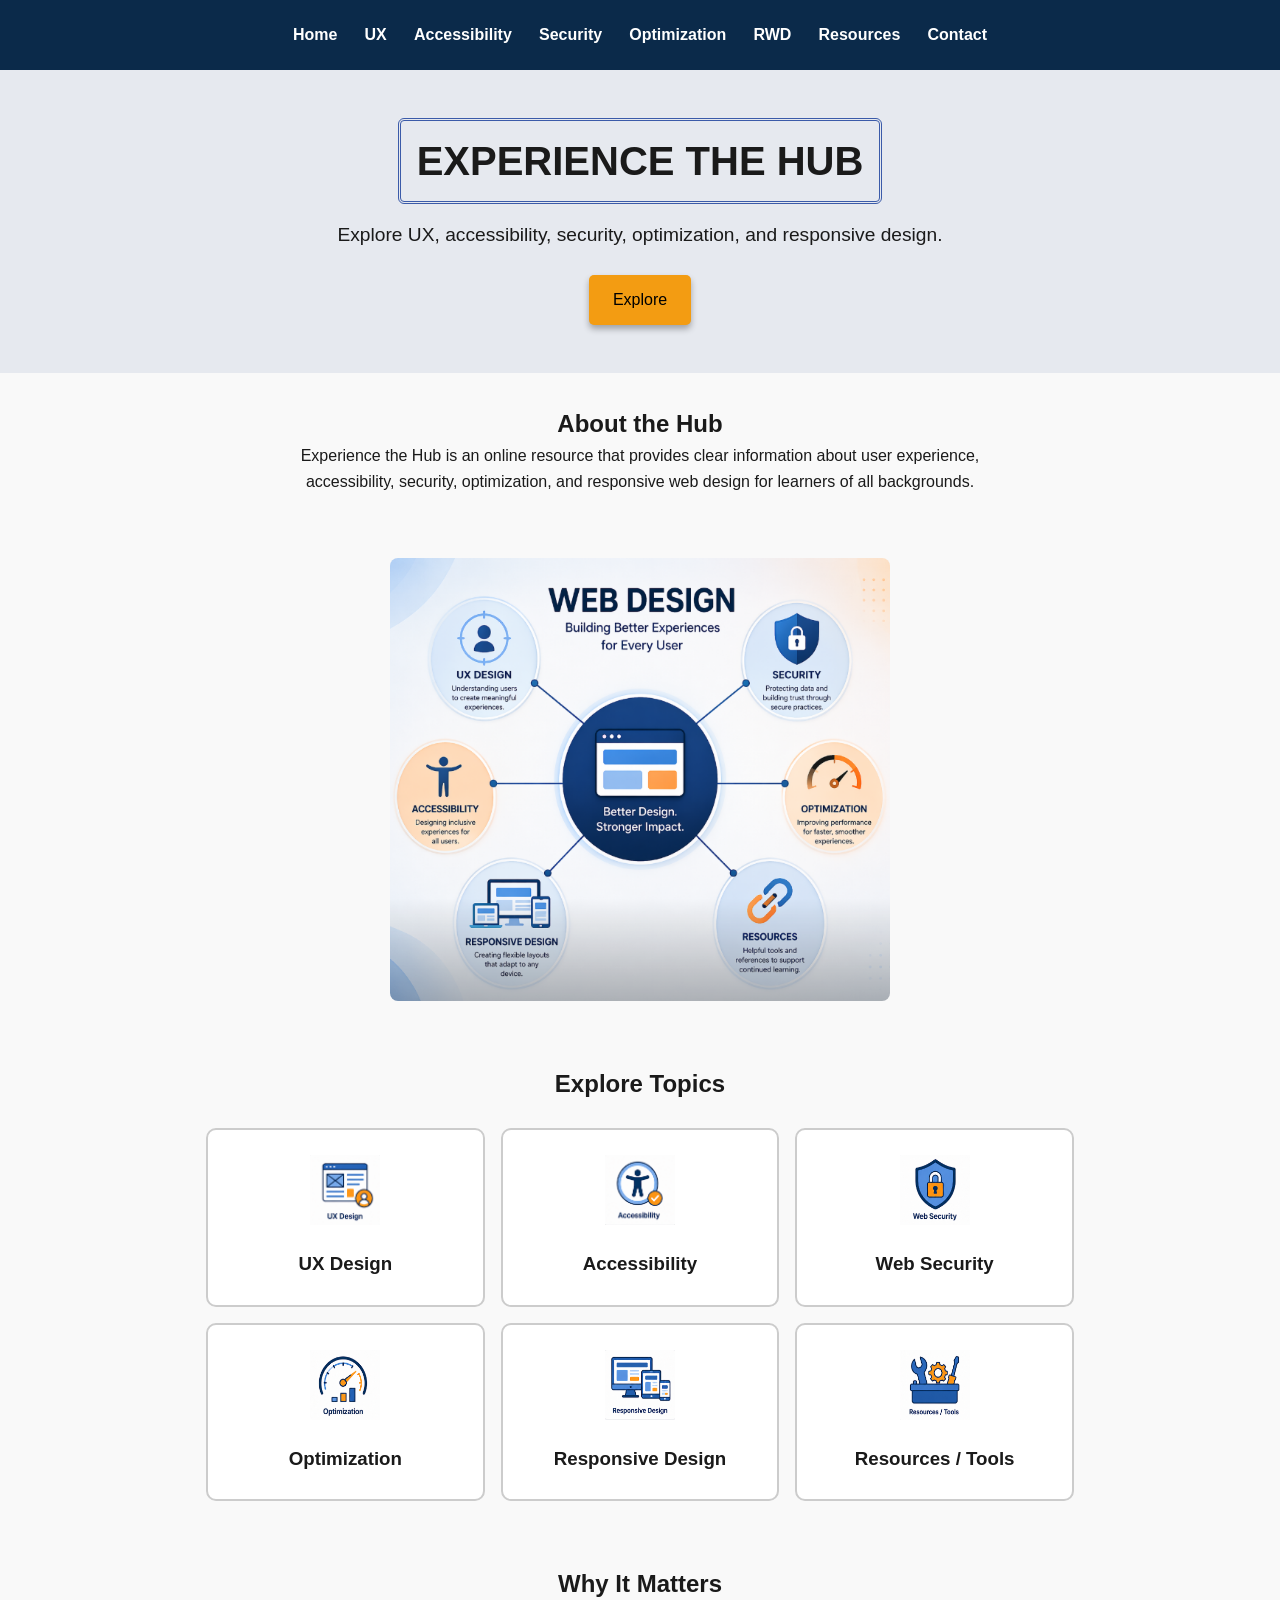
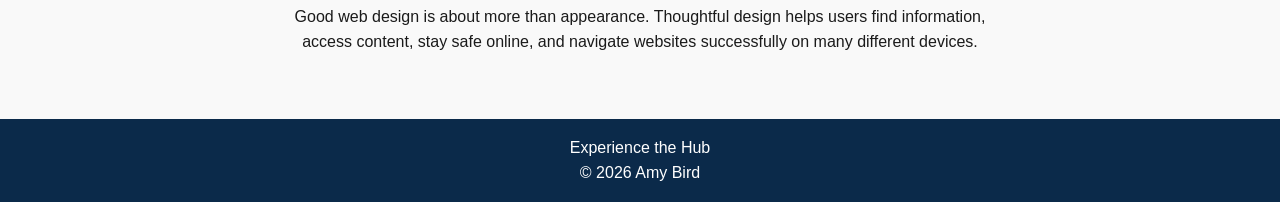
==== index.html @ 2e6f3854 "Add files via upload" ====
<!DOCTYPE html>
<html lang="en">
<head>
  <meta charset="UTF-8">
  <meta name="viewport" content="width=device-width, initial-scale=1.0">
  <title>Experience the Hub</title>
  <link rel="stylesheet" href="styles.css">
</head>
<body>

<header class="site-header">
  <nav class="desktop-nav" aria-label="Main navigation">
    <a href="index.html">Home</a>
    <a href="ux.html">UX</a>
    <a href="accessibility.html">Accessibility</a>
    <a href="security.html">Security</a>
    <a href="optimization.html">Optimization</a>
    <a href="rwd.html">RWD</a>
    <a href="resources.html">Resources</a>
    <a href="contact.html">Contact</a>
  </nav>
</header>

<main>
  <section class="hero">
    <h1>EXPERIENCE THE HUB</h1>
    <p class="hero-subheading">
      Explore UX, accessibility, security, optimization, and responsive design.
    </p>
    <a href="#topics" class="explore-button">Explore</a>
  </section>

  <section class="intro">
    <div class="container">
      <h2>About the Hub</h2>
      <p>
        Experience the Hub is an online resource that provides clear information
        about user experience, accessibility, security, optimization, and
        responsive web design for learners of all backgrounds.
      </p>
    </div>
  </section>

  <section class="intro-image">
    <div class="container">
      <h2 class="hidden">Image</h2>
      <img src="images/index.png" alt="Illustration representing web design concepts">
    </div>
  </section>

  <section id="topics" class="topics">
    <div class="container">
      <h2>Explore Topics</h2>

      <div class="card-container">
        <a href="ux.html" class="topic-card">
          <img src="images/ux.icon.png" alt="UX design icon">
          <h3>UX Design</h3>
        </a>

        <a href="accessibility.html" class="topic-card">
          <img src="images/accessibility.icon.png" alt="Accessibility icon">
          <h3>Accessibility</h3>
        </a>

        <a href="security.html" class="topic-card">
          <img src="images/security.icon.png" alt="Web security icon">
          <h3>Web Security</h3>
        </a>

        <a href="optimization.html" class="topic-card">
          <img src="images/optimization.icon.png" alt="Website optimization icon">
          <h3>Optimization</h3>
        </a>

        <a href="rwd.html" class="topic-card">
          <img src="images/rwd.icon.png" alt="Responsive design icon">
          <h3>Responsive Design</h3>
        </a>

        <a href="resources.html" class="topic-card">
          <img src="images/resources.icon.png" alt="Resources and tools icon">
          <h3>Resources / Tools</h3>
        </a>
      </div>
    </div>
  </section>

  <section class="why-it-matters">
    <div class="container">
      <h2>Why It Matters</h2>
      <p>
        Good web design is about more than appearance. Thoughtful design helps
        users find information, access content, stay safe online, and navigate
        websites successfully on many different devices.
      </p>
    </div>
  </section>
</main>

<footer class="site-footer">
  <p>Experience the Hub</p>
  <p>&copy; 2026 Amy Bird</p>
</footer>

</body>
</html>
---- styles.css ----
/* BASE */
* {
  margin: 0;
  padding: 0;
  box-sizing: border-box;
}

/* BODY */
body {
  font-family: Arial, Helvetica, sans-serif;
  line-height: 1.6;
  background-color: #f9f9f9;
  color: #1a1a1a;
}

/* HEADER / NAV */
.site-header {
  background-color: #0b2a4a;
  padding: 1rem;
  display: flex;
  justify-content: center;
  box-shadow: 0 2px 5px rgba(0,0,0,0.5);
}

/* H2 HIDDEN FOR VALIDATION */
.hidden {
  position: absolute;
  width: 1px;
  height: 1px;
  margin: -1px;
  overflow: hidden;
}

.desktop-nav {
  display: flex;
  flex-wrap: wrap;
  justify-content: center;
  gap: 0.5rem;
}

.desktop-nav a {
  color: white;
  text-decoration: none;
  font-weight: bold;
  padding: 0.4rem 0.6rem;
  border-radius: 5px;
  transition: background-color 0.2s ease, color 0.2s ease;
}

.desktop-nav a:hover,
.desktop-nav a:focus {
  background-color: #f39c12;
  color: black;
}

/* CONTAINER */
.container {
  max-width: 900px;
  margin: 0 auto;
  padding: 0 1rem;
}

/* HOME HERO */
.hero {
  text-align: center;
  padding: 3rem 1rem;
  background-color: #e6e9ef;
}

.hero h1 {
  font-size: 2.5rem;
  margin-bottom: 1rem;
  border: 3px double #3b5ba9;
  border-radius: 6px;
  display: inline-block;
  padding: 0.5rem 1rem;
}

.hero-subheading {
  font-size: 1.2rem;
  margin-bottom: 1.5rem;
}

/* EXPLORE BUTTON */
.explore-button {
  display: inline-block;
  padding: 0.75rem 1.5rem;
  background-color: #f39c12;
  color: black;
  text-decoration: none;
  border-radius: 5px;
  box-shadow: 0 4px 6px rgba(0,0,0,0.3);
  transition: transform 0.2s ease, box-shadow 0.2s ease;
}

.explore-button:hover,
.explore-button:focus {
  transform: translateY(-2px);
  box-shadow: 0 6px 10px rgba(0,0,0,0.25);
}

/* HOME INTRO / WHY IT MATTERS */
.intro,
.why-it-matters {
  padding: 2rem 0;
  text-align: center;
}

.intro p,
.why-it-matters p {
  max-width: 700px;
  margin: 0 auto;
}

/* HOME IMAGE */
.intro-image {
  padding: 2rem 0;
  text-align: center;
}

.intro-image img {
  width: 100%;
  max-width: 500px;
  height: auto;
  display: block;
  margin: 0 auto;
  border-radius: 8px;
}

/* PAGE HERO */
.page-hero {
  background-color: #e6e9ef;
  padding: 2rem 1rem;
  text-align: center;
}

.page-hero h1 {
  margin-bottom: 0.5rem;
}

/* PAGE IMAGES */
.page-image {
  padding: 2rem 0 0;
  text-align: center;
}

.page-image img {
  width: 100%;
  max-width: 300px;
  height: auto;
  border-radius: 8px;
}

/* CONTENT SECTIONS */
.content-section {
  padding: 2rem 0;
}

.content-section h2 {
  margin-bottom: 1rem;
}

.content-section .topic-card {
  text-align: left;
}

/* TOPIC CARDS */
.topics {
  padding: 2rem 1rem;
  text-align: center;
}

.card-container {
  display: grid;
  grid-template-columns: 1fr;
  gap: 1rem;
  margin-top: 1.5rem;
}

.topic-card {
  background-color: white;
  padding: 1.6rem;
  text-decoration: none;
  color: #1a1a1a;
  border: 2px solid #ccc;
  border-radius: 10px;
  transition: transform 0.4s ease, box-shadow 0.4s ease, border-color 0.4s ease, background-color 0.4s ease;
}

.topic-card:hover,
.topic-card:focus {
  background-color: #fff7ec;
  border-color: #f39c12;
  transform: translateY(-6px);
  box-shadow: 0 5px 10px rgba(0,0,0,0.2);
}

.topic-card img {
  width: 70px;
  height: 70px;
  margin-bottom: 1rem;
}

/* RESOURCE LISTS */
.resource-list {
  list-style: none;
  padding-left: 0;
}

.resource-list li {
  margin-bottom: 0.6rem;
}

.resource-list a {
  text-decoration: none;
  padding: 0.2rem 0;
  color: #1a1a1a;
  display: inline-block;
  transition: transform 0.2s ease, color 0.2s ease;
}

.resource-list a:hover,
.resource-list a:focus {
  transform: translateY(-3px);
  color: #f39c12;
}

/* RESOURCE CARDS */
.resource-card-list {
  display: grid;
  grid-template-columns: 1fr;
  gap: 1.5rem;
  margin: 1rem 0 2rem;
}

.resource-card {
  display: block;
  background-color: white;
  color: #1a1a1a;
  text-decoration: none;
  padding: 1rem;
  border: 1px solid #ccc;
  border-left: 0.4rem solid #f39c12;
  border-radius: 8px;
  transition: transform 0.4s ease, box-shadow 0.4s ease, border-color 0.4s ease, background-color 0.4s ease;
}

.resource-card:hover,
.resource-card:focus {
  background-color: #fff7ec;
  border-color: #f39c12;
  transform: translateY(-3px);
  box-shadow: 0 5px 10px rgba(0,0,0,0.2);
}

/* CONTACT FORM */
.contact-form {
  max-width: 700px;
  margin: 0 auto;
  background-color: white;
  padding: 2rem;
  border-radius: 8px;
  border: 1px solid #ccc;
  display: flex;
  flex-direction: column;
}

.form-group {
  display: flex;
  flex-direction: column;
  margin-bottom: 1.25rem;
}

.form-group label {
  font-weight: bold;
  margin-bottom: 0.4rem;
}

.form-group input,
.form-group select,
.form-group textarea {
  font: inherit;
  padding: 0.75rem;
  border: 1px solid #777;
  border-radius: 5px;
}

.submit-button {
  background-color: #0b2a4a;
  color: white;
  border: none;
  padding: 0.8rem 1.5rem;
  border-radius: 5px;
  cursor: pointer;
  font: inherit;
  align-self: center;
  margin-top: 1rem;
}

.submit-button:hover,
.submit-button:focus {
  background-color: #f39c12;
  color: black;
}

/* RWD ICON GRID */
.rwd-icons {
  display: grid;
  grid-template-columns: 1fr;
  gap: 1rem;
  margin-top: 1.5rem;
  text-align: center;
}

.icon-card {
  background: white;
  padding: 1.5rem;
  border-radius: 8px;
  border: 1px solid #ccc;
  font-size: 2rem;
  text-align: center;
  transition: transform 0.2s ease, background-color 0.2s ease, border-color 0.2s ease;
}

.icon-card p {
  font-size: 0.9rem;
  margin-top: 0.5rem;
}

.icon-card:hover,
.icon-card:focus {
  background-color: #fff4e6;
  border-color: #f39c12;
  transform: translateY(-3px);
}

/* FOOTER */
.site-footer {
  text-align: center;
  padding: 1rem;
  background-color: #0b2a4a;
  color: white;
  margin-top: 2rem;
}

/* ACCESSIBILITY FOCUS STYLES */
a:focus,
button:focus,
input:focus,
select:focus,
textarea:focus {
  outline: 3px solid #f39c12;
  outline-offset: 3px;
}

/* RESPONSIVE LAYOUTS */
@media (min-width: 600px) {
  .card-container,
  .resource-card-list,
  .rwd-icons {
    grid-template-columns: repeat(2, 1fr);
  }
}

@media (min-width: 900px) {
  .card-container,
  .rwd-icons {
    grid-template-columns: repeat(3, 1fr);
  }

  .resource-card-list {
    grid-template-columns: repeat(2, 300px);
    justify-content: center;
}
}
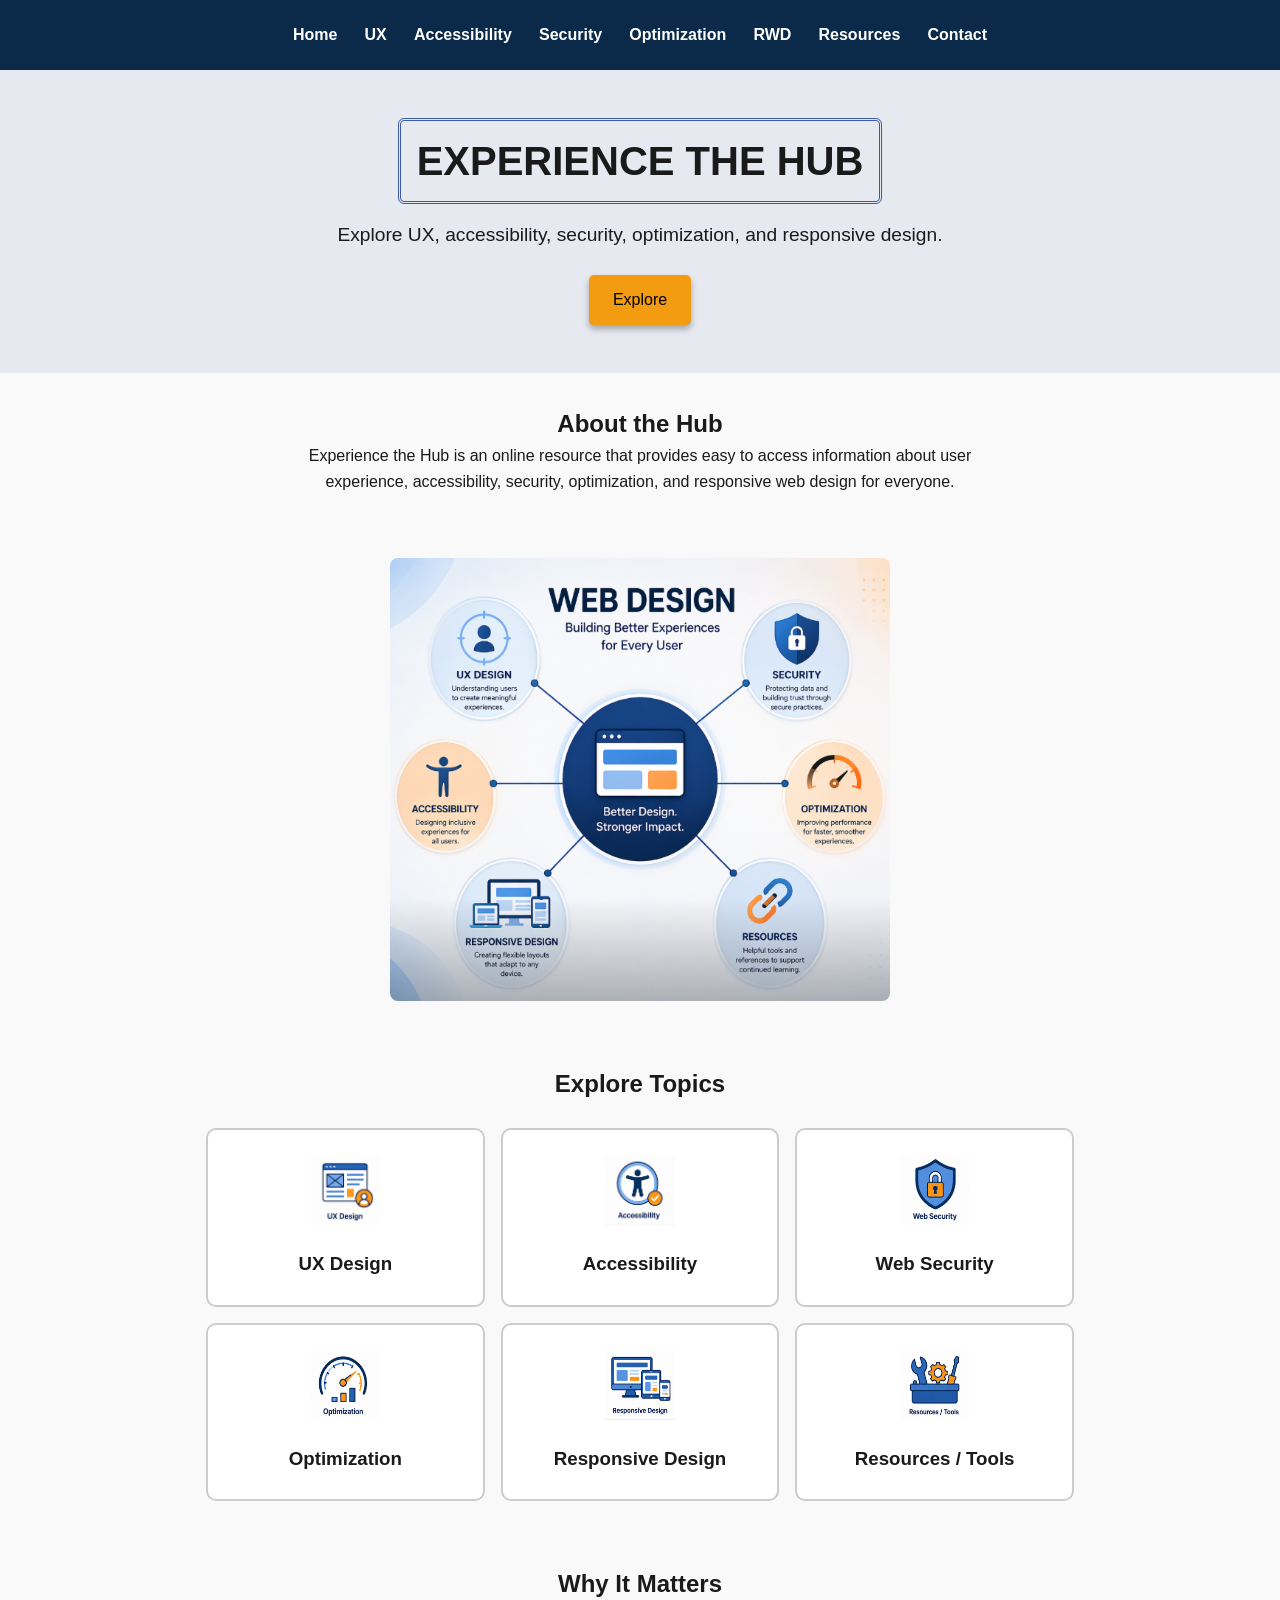
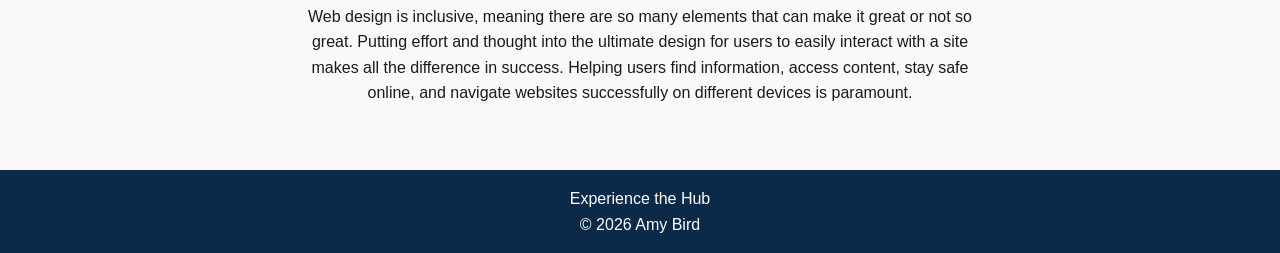
==== commit 94386639: "Add files via upload" ====
--- a/index.html
+++ b/index.html
@@ -34,9 +34,9 @@
     <div class="container">
       <h2>About the Hub</h2>
       <p>
-        Experience the Hub is an online resource that provides clear information
+        Experience the Hub is an online resource that provides easy to access information
         about user experience, accessibility, security, optimization, and
-        responsive web design for learners of all backgrounds.
+        responsive web design for everyone.
       </p>
     </div>
   </section>
@@ -90,9 +90,11 @@
     <div class="container">
       <h2>Why It Matters</h2>
       <p>
-        Good web design is about more than appearance. Thoughtful design helps
+        Web design is inclusive, meaning there are so many elements that can make it 
+        great or not so great. Putting effort and thought into the ultimate design for users 
+        to easily interact with a site makes all the difference in success. Helping
         users find information, access content, stay safe online, and navigate
-        websites successfully on many different devices.
+        websites successfully on different devices is paramount.
       </p>
     </div>
   </section>
